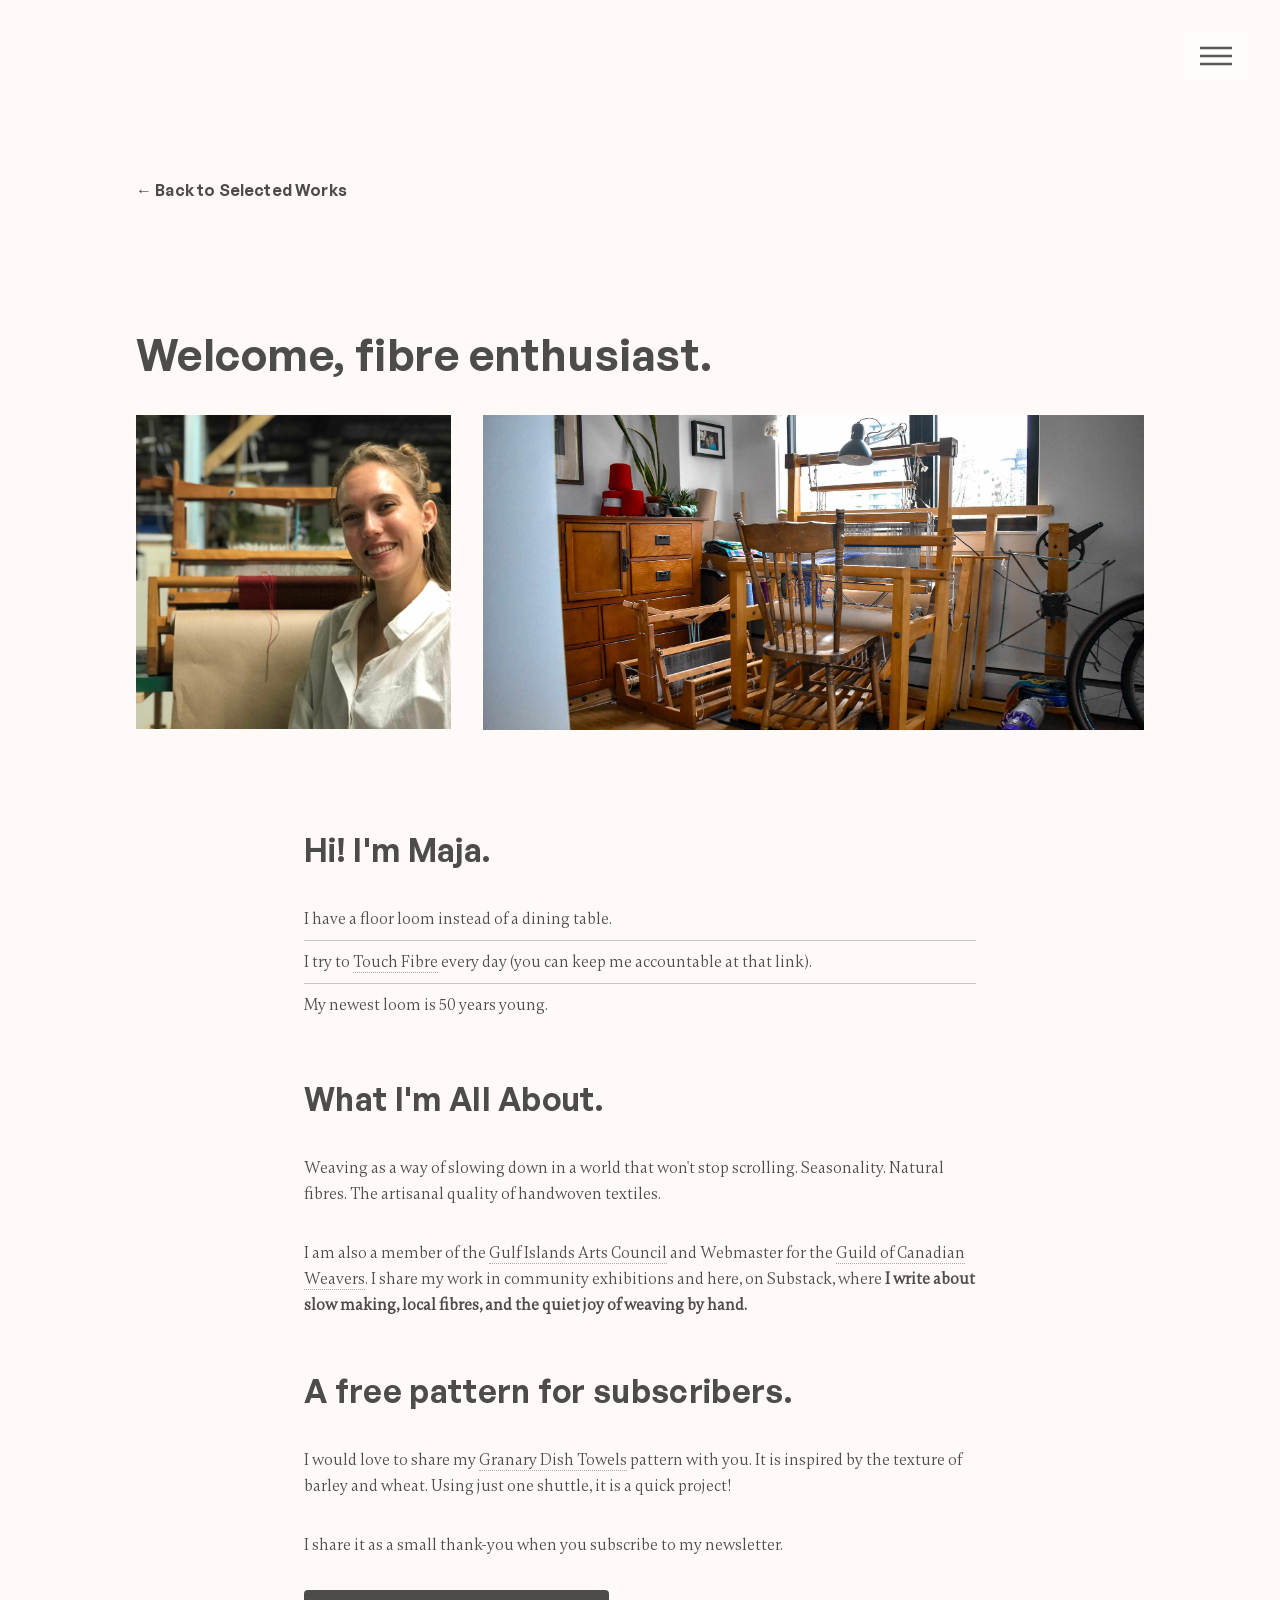
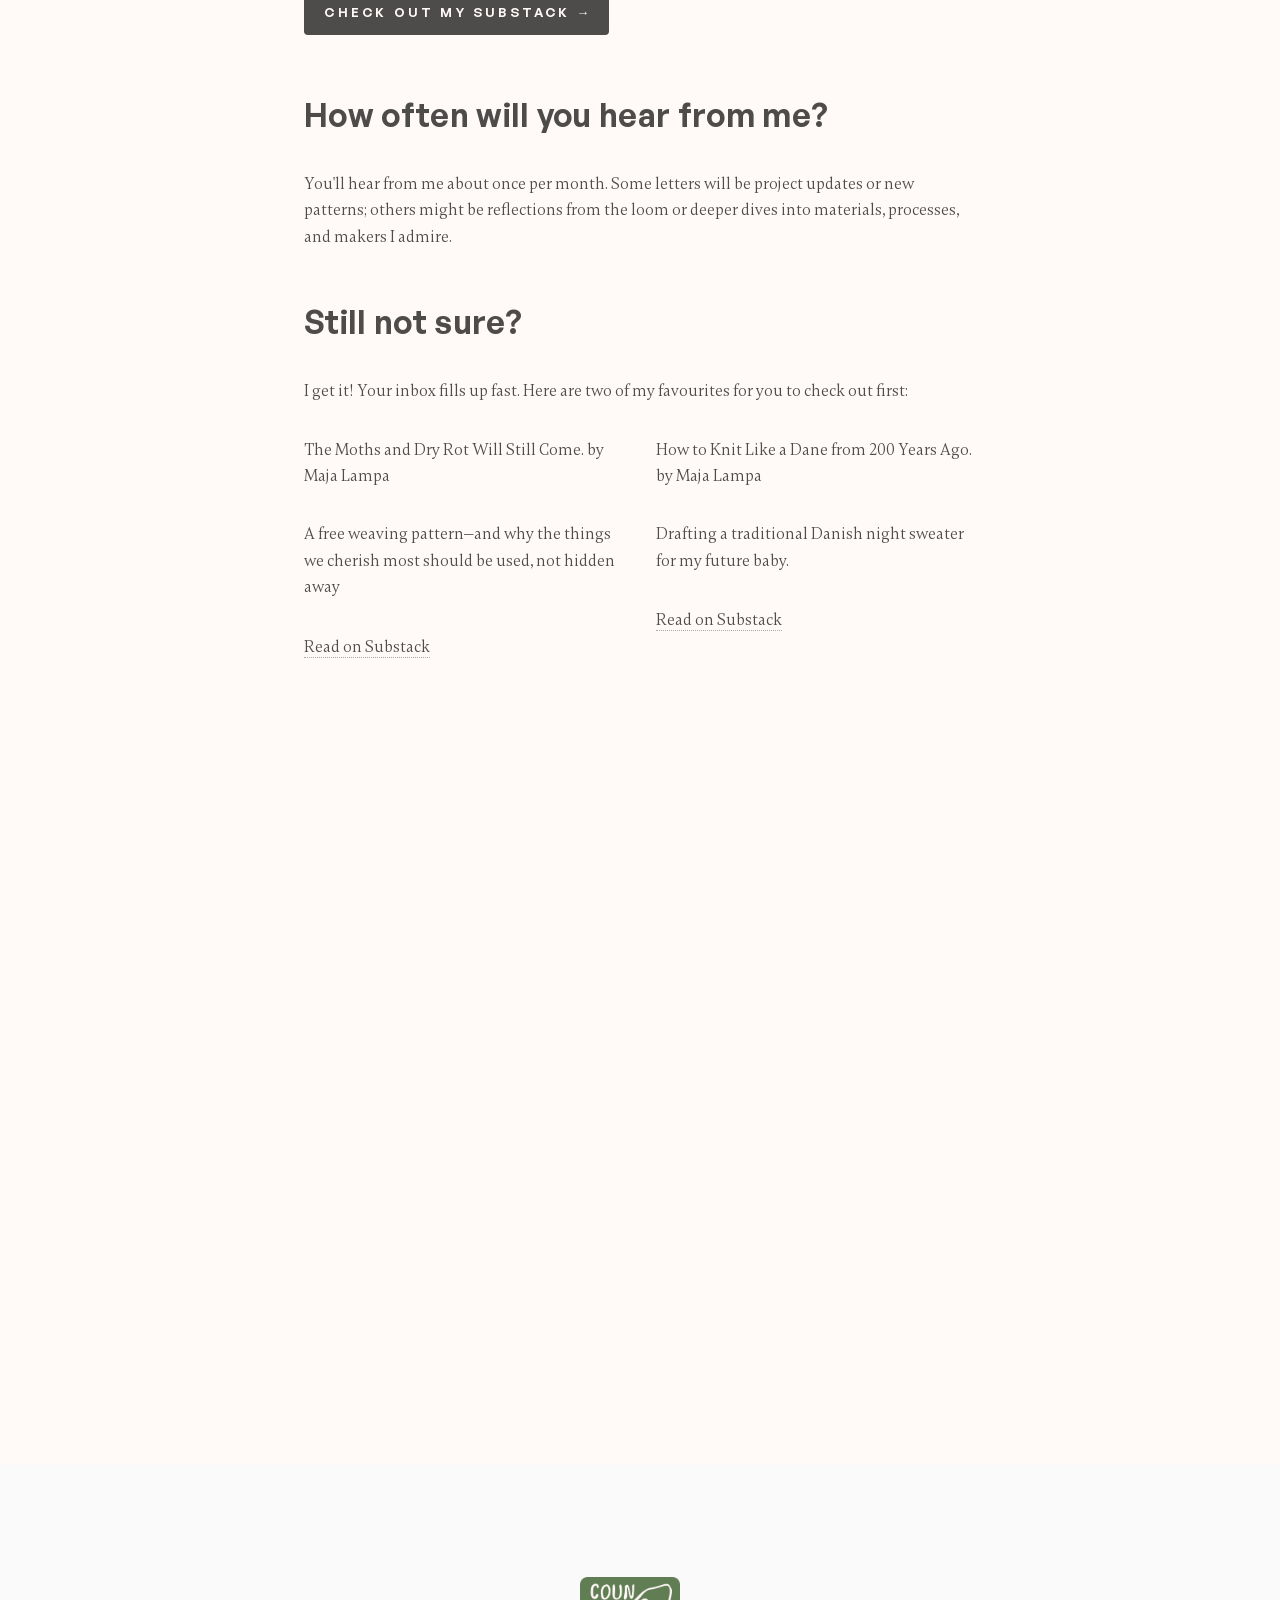
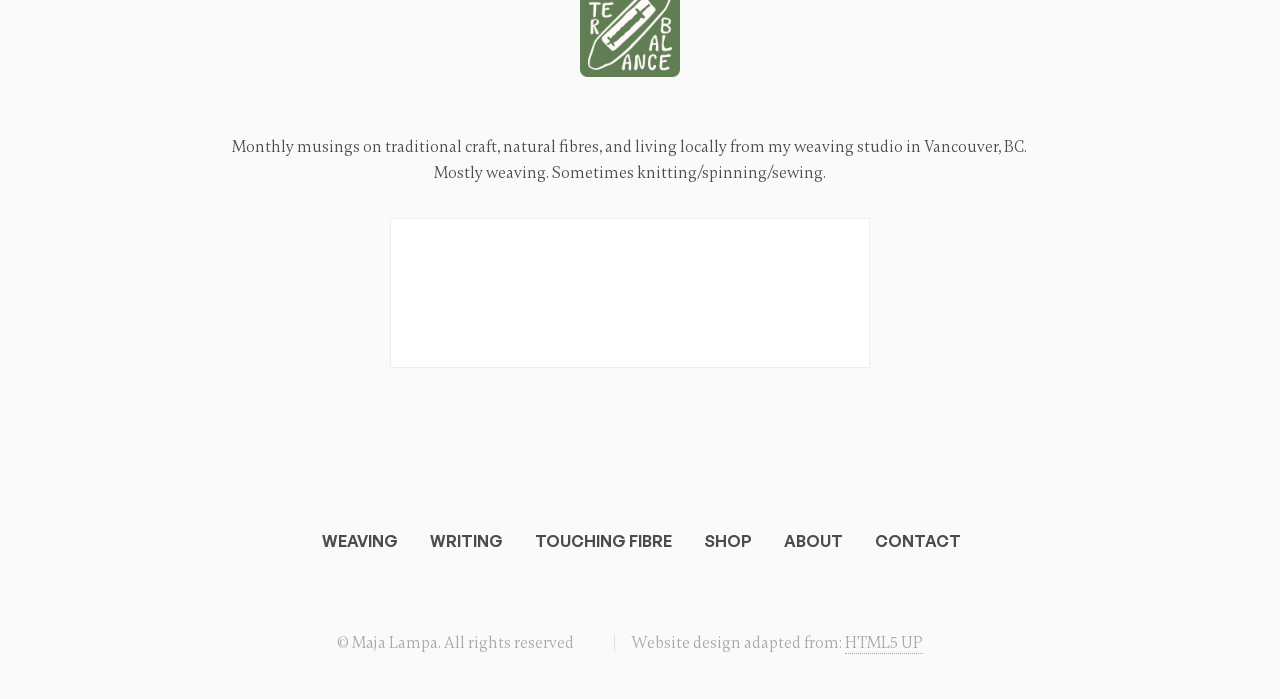
==== about.html @ 4bde98b3 "Uploading Local Files" ====
<!DOCTYPE HTML>
<!--
	Template by Phantom by HTML5 UP
	html5up.net | @ajlkn
	Adapted for commercial use under the CCA 3.0 license (html5up.net/license)
-->
<html>
	<head>
		<title>Maja Lampa - About</title>
		<link rel="icon" type="image/x-icon" href="images/Icons/Round Logo Green w White Icon No Text.png">
		<meta charset="utf-8" />
		<meta name="viewport" content="width=device-width, initial-scale=1, user-scalable=no" />
		<link rel="stylesheet" href="assets/css/main.css" />
		<link rel="stylesheet" href="assets/css/custom.css">
		<noscript><link rel="stylesheet" href="assets/css/noscript.css" /></noscript>
	</head>
	<body class="is-preload">
		<!-- Wrapper -->
			<div id="wrapper">

				<!-- Header -->
					<header id="header">
						<div class="inner">

							<!-- Logo -->
								<a href="index.html" class="logo">
									<!-- <span class="symbol"><img src="images/logo.png" alt="" /></span> -->
									<span class="title">← Back to Selected Works</span>
								</a>

							<!-- Nav -->
								<nav>
									<ul>
										<li><a href="#menu">Menu</a></li>
									</ul>
								</nav>

						</div>
					</header>

				<!-- Menu -->
					<nav id="menu">
						<h2>Menu</h2>
						<ul>
							<li><a href="index.html">WEAVING</a></li>
							<li><a href="https://majalampaweaving.substack.com/" target="_blank">WRITING</a></li>
							<li><a href="https://doevery.day/MajaLampaWeaving">TOUCHING FIBRE</a></li>
							<li><a href="https://majalampaweaving.etsy.com" target="_blank">Shop</a></li>
							<li><a href="about.html">About</a></li>
							<li><a href="https://letterbird.co/majalampaweaving" target="_blank">Contact</a></li>
						</ul>
					</nav>

				<!-- Main --> 
					<div id="main">
						<div class="inner">
							<section>
								<h1>Welcome, fibre enthusiast.</h1>
							</section>
							<div class="row gtr-uniform">
								<div class="col-4"><span class="image fit"><img src="images/Square/Portrait.jpg" alt="" /></span></div>
								<div class="col-8"><span class="image fit"><img src="images/Square/Studio.jpg" alt="" /></span></div>
							</div>
							<section class="text-width">
								<h3>Hi! I'm Maja.</h3>
								<ul class="alt">
									<li>I have a floor loom instead of a dining table.</li>
									<li>I try to <a href="https://doevery.day/MajaLampaWeaving" target="_blank">Touch Fibre</a> every day (you can keep me accountable at that link).</li>
									<li>My newest loom is 50 years young.</li>
								</ul>
							</section>
							<section class="text-width">
								<h3>What I'm All About.</h3>
								<p>Weaving as a way of slowing down in a world that won't stop scrolling. Seasonality. Natural fibres. The artisanal quality of handwoven textiles.</p>
								<p>I am also a member of the <a href="https://www.artsontheislands.org/" target="_blank">Gulf Islands Arts Council</a> and Webmaster for the <a href="https://thegcw.ca/" target="_blank">Guild of Canadian Weavers</a>. I share my work in community exhibitions and here, on Substack, where <strong>I write about slow making, local fibres, and the quiet joy of weaving by hand.</strong></p>
							</section>
							<section class="text-width">
								<h3>A free pattern for subscribers.</h3>
								<p>I would love to share my <a href="Granary.html" target="_blank">Granary Dish Towels</a> pattern with you. It is inspired by the texture of barley and wheat. Using just one shuttle, it is a quick project!</p>
								<p>I share it as a small thank-you when you subscribe to my newsletter.</p>
								<ul class="actions">
									<li><a href="https://majalampaweaving.substack.com/subscribe" class="button primary" target="_blank">Check out my Substack →</a></li>
								</ul>
								<h3>How often will you hear from me?</h3>
								<p>You'll hear from me about once per month. Some letters will be project updates or new patterns; others might be reflections from the loom or deeper dives into materials, processes, and makers I admire.</p>
								<h3>Still not sure?</h3>
								<p>I get it! Your inbox fills up fast. Here are two of my favourites for you to check out first:</p>
								<div class="column">
									<div class="substack-post-embed"><p lang="en">The Moths and Dry Rot Will Still Come. by Maja Lampa</p><p>A free weaving pattern—and why the things we cherish most should be used, not hidden away</p><a data-post-link href="https://majalampaweaving.substack.com/p/the-moths-and-dry-rot-will-still">Read on Substack</a></div><script async src="https://substack.com/embedjs/embed.js" charset="utf-8"></script>
									<div class="substack-post-embed"><p lang="en">How to Knit Like a Dane from 200 Years Ago.  by Maja Lampa</p><p>Drafting a traditional Danish night sweater for my future baby. </p><a data-post-link href="https://majalampaweaving.substack.com/p/how-to-knit-like-a-dane-from-200">Read on Substack</a></div><script async src="https://substack.com/embedjs/embed.js" charset="utf-8"></script>
								</div>
							</section>
					</div>

				<!-- Footer -->
					<footer id="footer">
						<div class="inner">
							<section class="footer-subscribe">
								<span class="image">
									<img src="images/Icons/Counterbalance Logo Green w White Text.png" alt="" width="100" />
								</span>
								<p>Monthly musings on traditional craft, natural fibres, and living locally from my weaving studio in Vancouver, BC. Mostly weaving. Sometimes knitting/spinning/sewing.</p>
								<iframe src="https://majalampaweaving.substack.com/embed" width="480" height="150" style="border:1px solid #EEE; background:white;" frameborder="0" scrolling="no"></iframe>
								<nav class="footer-nav" aria-label="Footer">
								<ul>
									<li><a href="index.html">WEAVING</a></li>
									<li><a href="https://majalampaweaving.substack.com/" target="_blank">WRITING</a></li>
									<li><a href="https://doevery.day/MajaLampaWeaving" target="_blank">TOUCHING FIBRE</a></li>
									<li><a href="https://majalampaweaving.etsy.com" target="_blank">SHOP</a></li>
									<li><a href="about.html">ABOUT</a></li>
									<li><a href="https://letterbird.co/majalampaweaving" target="_blank">CONTACT</a></li>
								</ul>
							</nav>
							<ul class="copyright">
								<li>&copy; Maja Lampa. All rights reserved</li>
								<li>Website design adapted from: <a href="http://html5up.net">HTML5 UP</a></li>
							</ul>
						</div>
					</footer>
			</div>

		<!-- Scripts -->
			<script src="assets/js/jquery.min.js"></script>
			<script src="assets/js/browser.min.js"></script>
			<script src="assets/js/breakpoints.min.js"></script>
			<script src="assets/js/util.js"></script>
			<script src="assets/js/main.js"></script>

	</body>
</html>
---- assets/css/custom.css ----
/* ========================================================================== */
/* custom.css — Maja Lampa Weaving */											
/* Purpose: page-specific layout, galleries, type tweaks, buttons, and footer */
/* Notes: designed to layer over HTML5 UP "Phantom" main.css cleanly */
/* ========================================================================== */


/* ========== 0) TYPOGRAPHY BASE (fonts + global type) ========================= */

/* Self-hosted font imports */
@font-face {
	font-family: 'General Sans';
	src: url('../webfonts/GeneralSans-Semibold.woff2') format('woff2'),
		 url('../webfonts/GeneralSans-Semibold.woff') format('woff');
	font-weight: 600;
	font-style: normal;
	font-display: swap;
}

@font-face {
	font-family: 'Gambetta';
	src: url('../webfonts/Gambetta-Regular.woff2') format('woff2'),
		 url('../webfonts/Gambetta-Regular.woff') format('woff');
	font-weight: 400;
	font-style: normal;
	font-display: swap;
}

@font-face {
	font-family: 'Maja Lampa';
	src: url('../webfonts/majalampaweaving-regular-webfont.woff2') format('woff2'),
		 url('../webfonts/majalampaweaving-regular-webfont.woff') format('woff');
	font-weight: 400;
	font-style: normal;
	font-display: swap;
}

/* Font variables for easy global use */
:root {
	--font-display: 'General Sans', sans-serif;
	--font-body: 'Gambetta', serif;
}

/* Global font assignments */
body,
input,
select,
textarea {
	font-family: var(--font-body);
	font-weight: 400;
}

h1, h2, h3, h4, h5, h6,
header h1, header h2,
.subtitle, .title {
	font-family: var(--font-display);
	font-weight: 600;
	letter-spacing: 0.01em;
	text-transform: none;
	margin-bottom: 2rem;
	margin-top: 3rem;
}

p {
	margin-top: 0;
	margin-bottom: 3 rem;
}

img {
	margin-bottom: 3rem;
}

/* Center home hero title */
.home-hero-title {
	text-align: center;
	margin-bottom: 10rem;
}

/* === Buttons and navigation should use sans-serif === */
button,
.button,
input[type="submit"],
input[type="button"],
nav,
ul.actions a {
	font-family: var(--font-display);	/* force General Sans */
	font-weight: 600;					/* match other UI elements */
}

/* === Button typography overrides === */
button,
.button,
input[type="submit"],
input[type="button"],
ul.actions a {
	font-family: var(--font-display);	/* use General Sans */
	letter-spacing: 0.25em;				/* override wide spacing from main.css */
}


/* ========== 1) SPLIT LAYOUT (project pages) ================================= */

/* Grid wrapper for the two-pane layout (left media, right details) */
.split {																			/* start .split rules */
	display: grid;																	/* establish grid formatting context */
	grid-template-columns: 0.6fr 0.4fr;												/* define 60/40 column split */
	gap: 2em;																		/* spacing between columns */
	min-height: 100vh;																/* ensure at least viewport height */
}																					/* end .split */

/* Prevent overflow from long children inside the grid cells */
.split > * {																		/* target direct children */
	min-width: 0;																	/* allow flex/grid children to shrink without overflow */
}																					/* end child rule */


/* ========== 2) LEFT COLUMN: MASONRY / MEDIA ================================= */

/* Create a lightweight Masonry effect via CSS columns */
.split .left {																		/* start left column */
	column-width: 260px;																/* suggest base column width for auto-fit columns */
	column-gap: 1em;																	/* horizontal gutter between columns */
}																					/* end left column */

/* Keep each media block intact inside a column */
.split .left .image.fit {															/* media wrappers */
	break-inside: avoid;																/* avoid breaking items across columns */
	-webkit-column-break-inside: avoid;												/* vendor prefix for WebKit */
	-moz-column-break-inside: avoid;													/* vendor prefix for Firefox */
	margin: 0 0 1em;																	/* vertical spacing between stacked items */
}																					/* end media wrapper rule */

/* Make videos behave like responsive images inside the grid */
.split .left .image.fit video {														/* video elements */
	display: block;																	/* remove inline whitespace gaps */
	width: 100%;																		/* scale to container width */
	height: auto;																		/* preserve aspect ratio */
}																					/* end video rule */

/* ========== 3) RIGHT COLUMN: STICKY DETAILS ================================= */

/* Keep the details panel in view while scrolling the media column */
.split .right {																		/* start right column */
	position: sticky;																	/* enable sticky positioning relative to viewport */
	top: 2rem;																		/* space from top edge when stuck */
	align-self: start;																/* begin sticking at start of grid area */
}																					/* end right column */

/* ============ Stack masonry grid vertically on narrow viewports ============*/
@media screen and (max-width: 736px) {												/* small-phone breakpoint */
	.split {																		
		display: flex;
		flex-direction: column;																																	/* ensure at least viewport height */
	}

	.scroll-container {
		display: flex;
		overflow-x: auto;
	}

	.scroll-container .image.fit {
		flex: 0 0 85%;
		aspect-ratio: 1 / 1;
		overflow: hidden;
	}

	.scroll-container .image.fit img {
		width: 100%;
		height: 100%;
		object-fit: cover;
	}

}

/* ========== 5) TYPE & INLINE IMAGE TWEAKS =================================== */

/* Normalize body-scale for paragraphs, list items, and subtitles */
p,																					/* paragraphs */
li,																					/* list items */
.subtitle {																			/* custom subtitle class */
	font-size: 1rem;																	/* set consistent body text size */
	line-height: 1.65;																/* comfortable reading line height */
}																					/* end base text sizing */

/* Keep form control text aligned with body scale */
input,																				/* single-line inputs */
select,																				/* select dropdowns */
textarea {																			/* multi-line inputs */
	font-size: 1rem;																	/* match body text size */
}																					/* end form control sizing */

/* Give subtitles a subtle emphasis */
.subtitle {																			/* subtitle block */
	font-style: italic;																/* apply italics for tone contrast */
}																					/* end subtitle style */

/* Prevent floated images from colliding with headings below */
#main .inner section h2,															/* H2 in content area */
#main .inner section h3 {															/* H3 in content area */
	clear: both;																	/* clear floats from left/right images */
}																					/* end heading clear */

/* Size inline left/right floats relative to text column */
.image.left,																		/* floated-left image wrapper */
.image.right {																		/* floated-right image wrapper */
	width: clamp(200px, 25%, 260px);												/* fluid width with min/max bounds */
}																					/* end float wrappers */

/* Make floated image contents fill their wrapper cleanly */
.image.left img,																	/* image inside left float */
.image.right img {																	/* image inside right float */
	width: 100%;																		/* fill wrapper width */
	height: auto;																		/* maintain aspect ratio */
	display: block;																	/* remove inline baseline gap */
}																					/* end floated image rules */


/* ========== 6) BUTTON GROUP (right column actions) ========================== */

/* Layout for the block with “Sold Out / Free Pattern / Read…” */
.button-group {																		/* wrapper element */
	display: flex;																	/* use flexbox layout */
	flex-direction: column;															/* stack children vertically */
	align-items: flex-start;														/* left-align items for clean rag */
	gap: 1.2em;																		/* space between rows */
	margin-bottom: 2em;																/* add gap after button group */
}																					/* end .button-group */

/* Horizontal layout for the actions row itself */
.button-group .actions {															/* ul.actions inside group */
	display: flex;																	/* arrange items in a row */
	gap: 1em;																		/* spacing between buttons */
	margin: 0;																		/* remove default list margin */
	padding: 0;																		/* remove default list padding */
	list-style: none;																/* remove bullets */
}																					/* end actions row */

/* Remove theme’s left padding that causes indents on li */
.button-group .actions li {															/* list items in actions */
	padding-left: 0;																	/* cancel theme padding */
	margin-left: 0;																	/* ensure no residual margin */
}																					/* end li reset */

/* Stack .actions buttons vertically on narrow viewports */
@media screen and (max-width: 736px) {												/* small-phone breakpoint */
	ul.actions:not(.fixed) {														/* any actions list not fixed */
		flex-direction: column;														/* stack buttons vertically */
		margin-left: 0;																/* remove theme negative margin */
		width: 100%;																	/* let group fill container */
	}																				/* end stacked actions */
}																					/* end breakpoint 736px */


/* ========== 7) FOOTER LAYOUT & LINKS ======================================== */

/* Convert footer inner wrapper to a tidy vertical stack */
#footer > .inner {																	/* inner container of footer */
	display: flex;																	/* enable flex layout */
	flex-direction: column;															/* stack children vertically */
	align-items: center;															/* center items horizontally */
	text-align: center;																/* center text for symmetry */
}																					/* end footer inner */

/* Space between content and footer */
#footer {
	margin-top: clamp(8rem, 8vw, 8rem);
}	

/* Give the Substack iframe breathing room before the footer nav */
#footer .footer-subscribe iframe {
	display: block;             /* prevents inline weirdness */
	margin: 0 auto 10rem auto; /* centers + adds space underneath */
}

/* Space between nav and copyright */
#footer .footer-nav {																/* nav list container */
	margin-top: 5 rem;
	margin-bottom: 5rem;															/* medium gap before copyright */
}																					/* end nav spacing */

/* Shared layout for footer nav list and copyright line */
#footer .footer-nav ul,																/* unordered nav list */
#footer .copyright {																/* copyright list */
	display: flex;																	/* arrange items in a row */
	flex-wrap: wrap;																/* wrap onto new lines on small screens */
	justify-content: center;														/* center the row of links */
	gap: 1rem 1.5rem;																/* row/column spacing between items */
	list-style: none;																/* remove bullets from lists */
}																					/* end shared list layout */

/* Make footer links look like your minimal brand, not underlined */
#footer .footer-nav a {																/* links inside footer nav */
	text-decoration: none;															/* remove default underline */
	border: none;																	/* remove Phantom dotted border effect */
}																					/* end footer link style */


/* ========== 8) HOMEPAGE TILES (overlay + hover reveal) ====================== */

/* Remove the coloured and “X” overlays from the original theme */
.tiles article > .image:after {														/* diagonal X overlay */
	content: none !important;														/* remove pseudo-elements entirely */
	background: none !important;													/* clear any background or tint */
}																					/* end overlay removal */

/* Dark grey overlay on hover (uses :before) */
.tiles article > .image:before {
	content: '' !important;
	position: absolute;
	top: 0; left: 0;
	width: 100%; height: 100%;
	background: #617D54 !important;
	opacity: 0;
	transition: opacity 0.2s ease;
	pointer-events: none;
	z-index: 2;
}

.tiles article:hover > .image:before {
	opacity: 1;
}

/* Make homepage tiles square */
.tiles article > .image {
	aspect-ratio: 1 / 1;
	overflow: hidden;
}

/* Crop images to fill the square */
.tiles article > .image img {
	width: 100%;
	height: 100%;
	object-fit: cover;
	display: block;
}

/* Hide tile titles until hover (match Phantom behaviour) */
.tiles article h2 {
	opacity: 0;
}

/* Reveal title on hover */
.tiles article:hover h2 {
	opacity: 1;
}

.tiles article h2 {
	opacity: 0;
	transition: opacity 0.25s ease;
}

.tiles article:hover h2 {
	opacity: 1;
}



/* Image spans full width of .inner */
.image.full img {
	width: 100%;
	height: auto;
	display: block;
}

/* ======= change full page text width ========= */

.text-width {
	max-width: 42rem;
	margin-left: auto;
	margin-right: auto;
}

/* ========== 1) 50 / 50 COLUMN LAYOUT ================================= */

/* Grid wrapper for the two-pane layout (left media, right details) */
.column {																			/* start .split rules */
	display: grid;																	/* establish grid formatting context */
	grid-template-columns: 0.5fr 0.5fr;												/* define 60/40 column split */
	gap: 2em;																		/* spacing between columns */
	min-height: 100vh;																/* ensure at least viewport height */
}																					/* end .split */																			/* end child rule */


/* ============ Stack column grid vertically on narrow viewports ============*/
@media screen and (max-width: 736px) {												/* small-phone breakpoint */
	.column {																		
		display: flex;
		flex-direction: column;																																	/* ensure at least viewport height */
	}

}
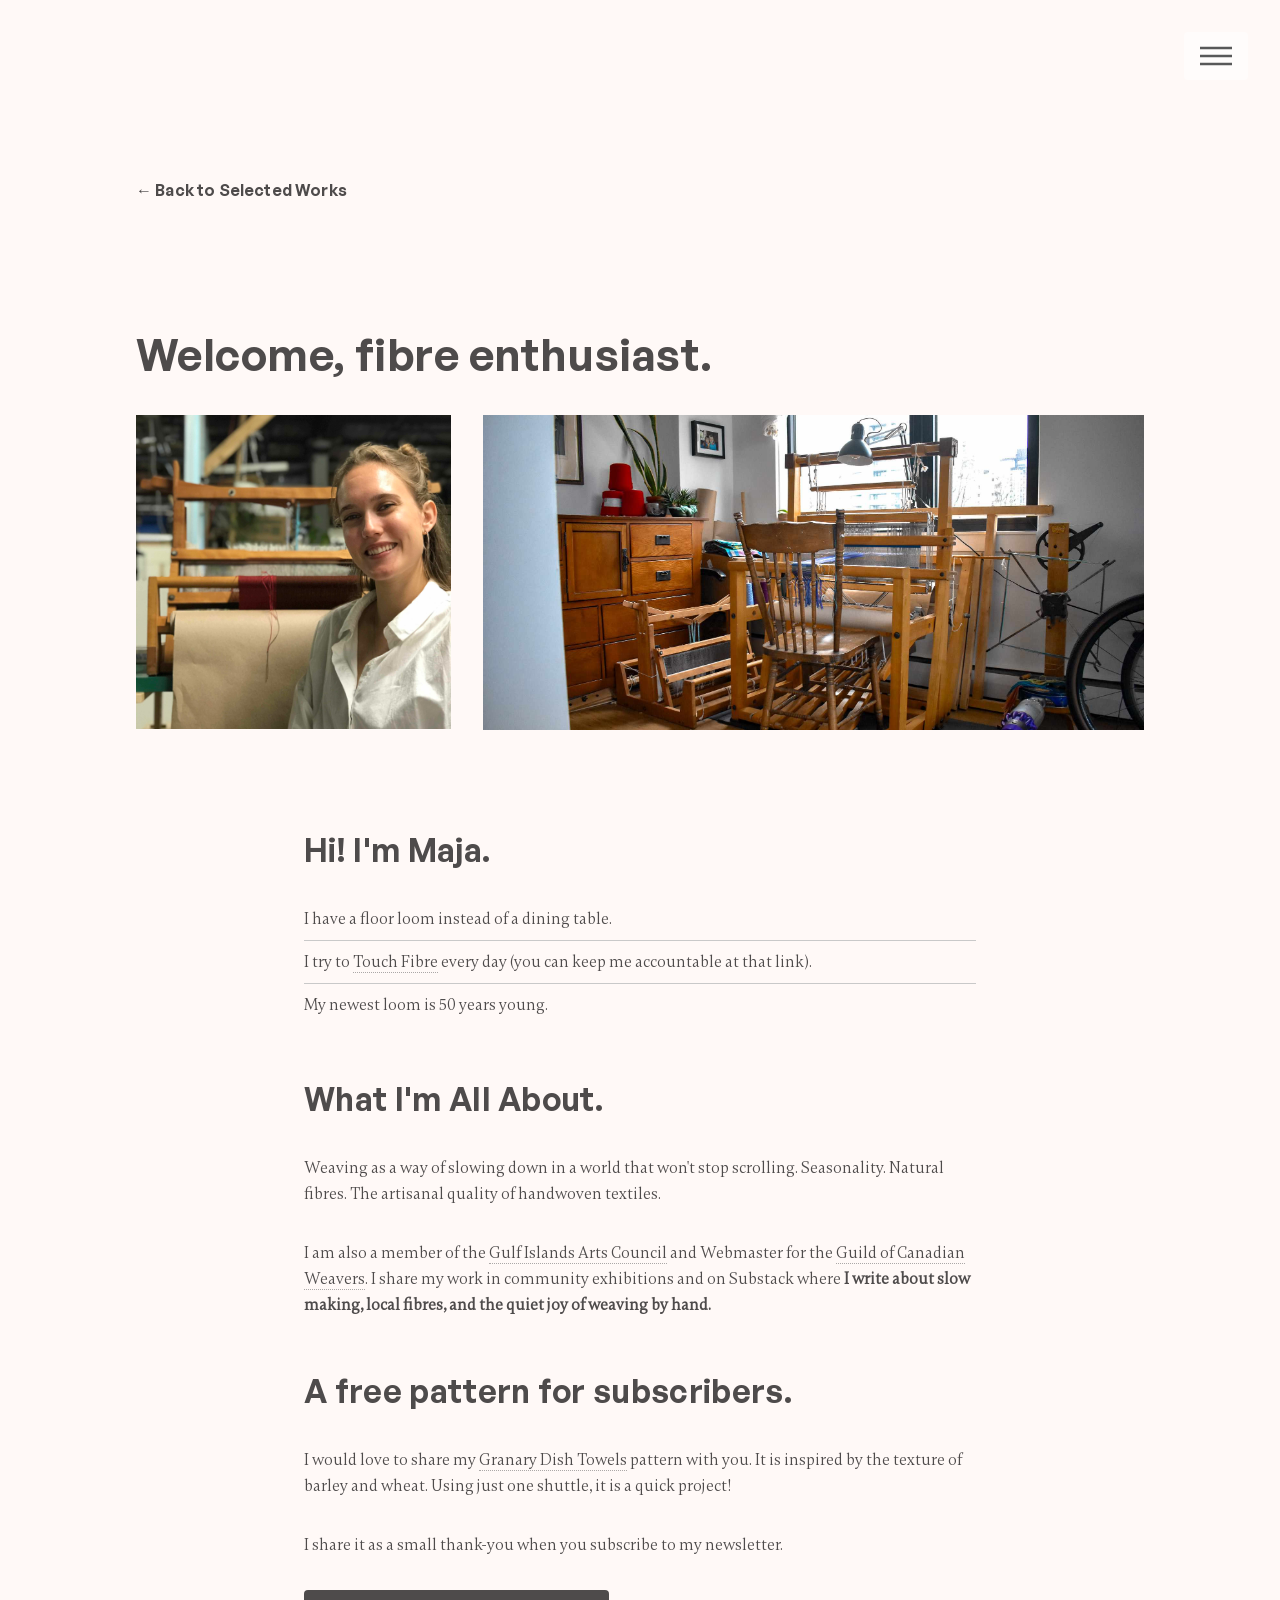
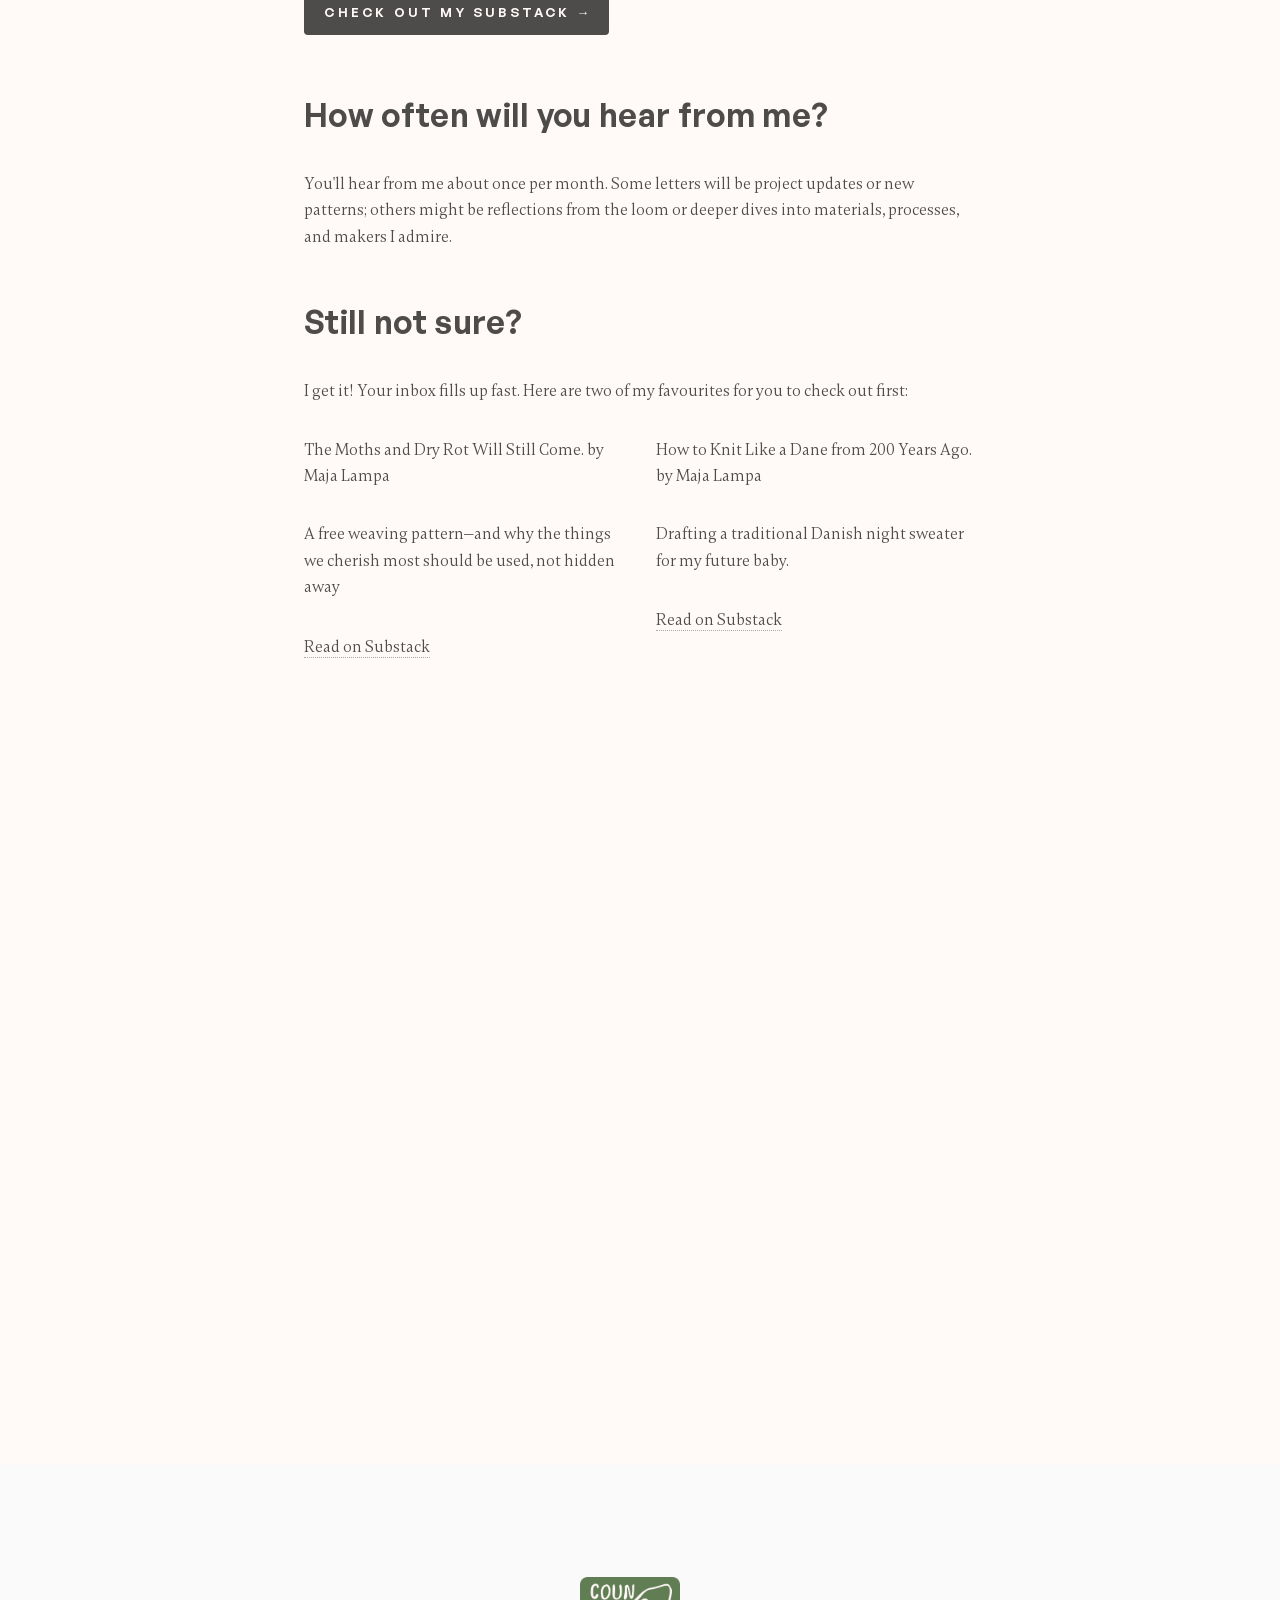
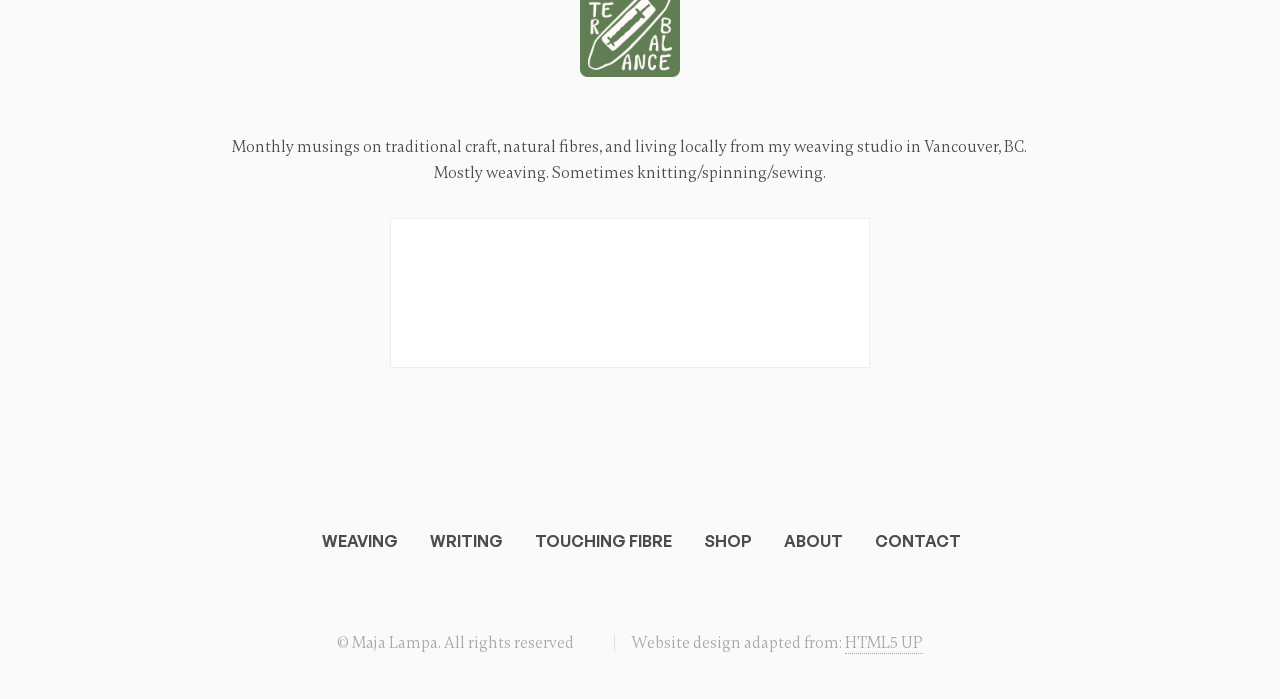
==== commit 1760ad20: "Update about.html" ====
--- a/about.html
+++ b/about.html
@@ -72,7 +72,7 @@
 							<section class="text-width">
 								<h3>What I'm All About.</h3>
 								<p>Weaving as a way of slowing down in a world that won't stop scrolling. Seasonality. Natural fibres. The artisanal quality of handwoven textiles.</p>
-								<p>I am also a member of the <a href="https://www.artsontheislands.org/" target="_blank">Gulf Islands Arts Council</a> and Webmaster for the <a href="https://thegcw.ca/" target="_blank">Guild of Canadian Weavers</a>. I share my work in community exhibitions and here, on Substack, where <strong>I write about slow making, local fibres, and the quiet joy of weaving by hand.</strong></p>
+								<p>I am also a member of the <a href="https://www.artsontheislands.org/" target="_blank">Gulf Islands Arts Council</a> and Webmaster for the <a href="https://thegcw.ca/" target="_blank">Guild of Canadian Weavers</a>. I share my work in community exhibitions and on Substack where <strong>I write about slow making, local fibres, and the quiet joy of weaving by hand.</strong></p>
 							</section>
 							<section class="text-width">
 								<h3>A free pattern for subscribers.</h3>
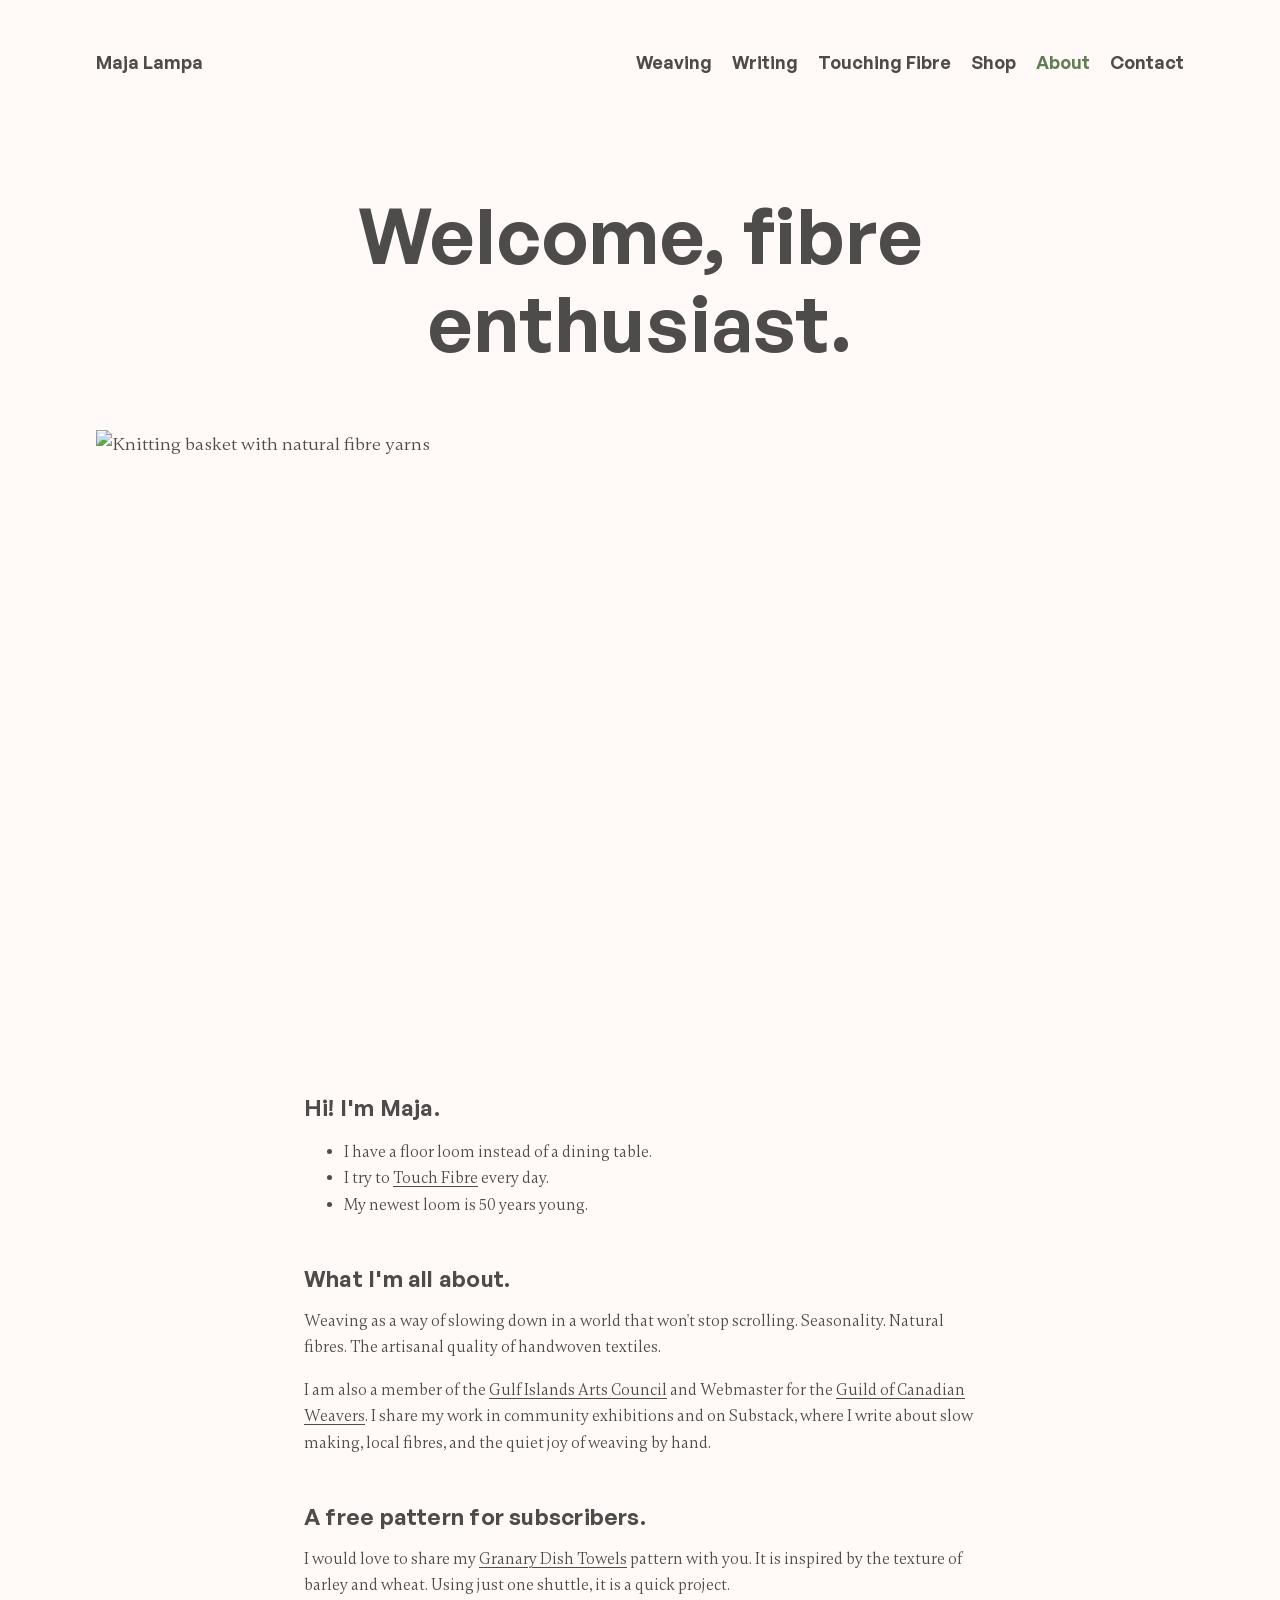
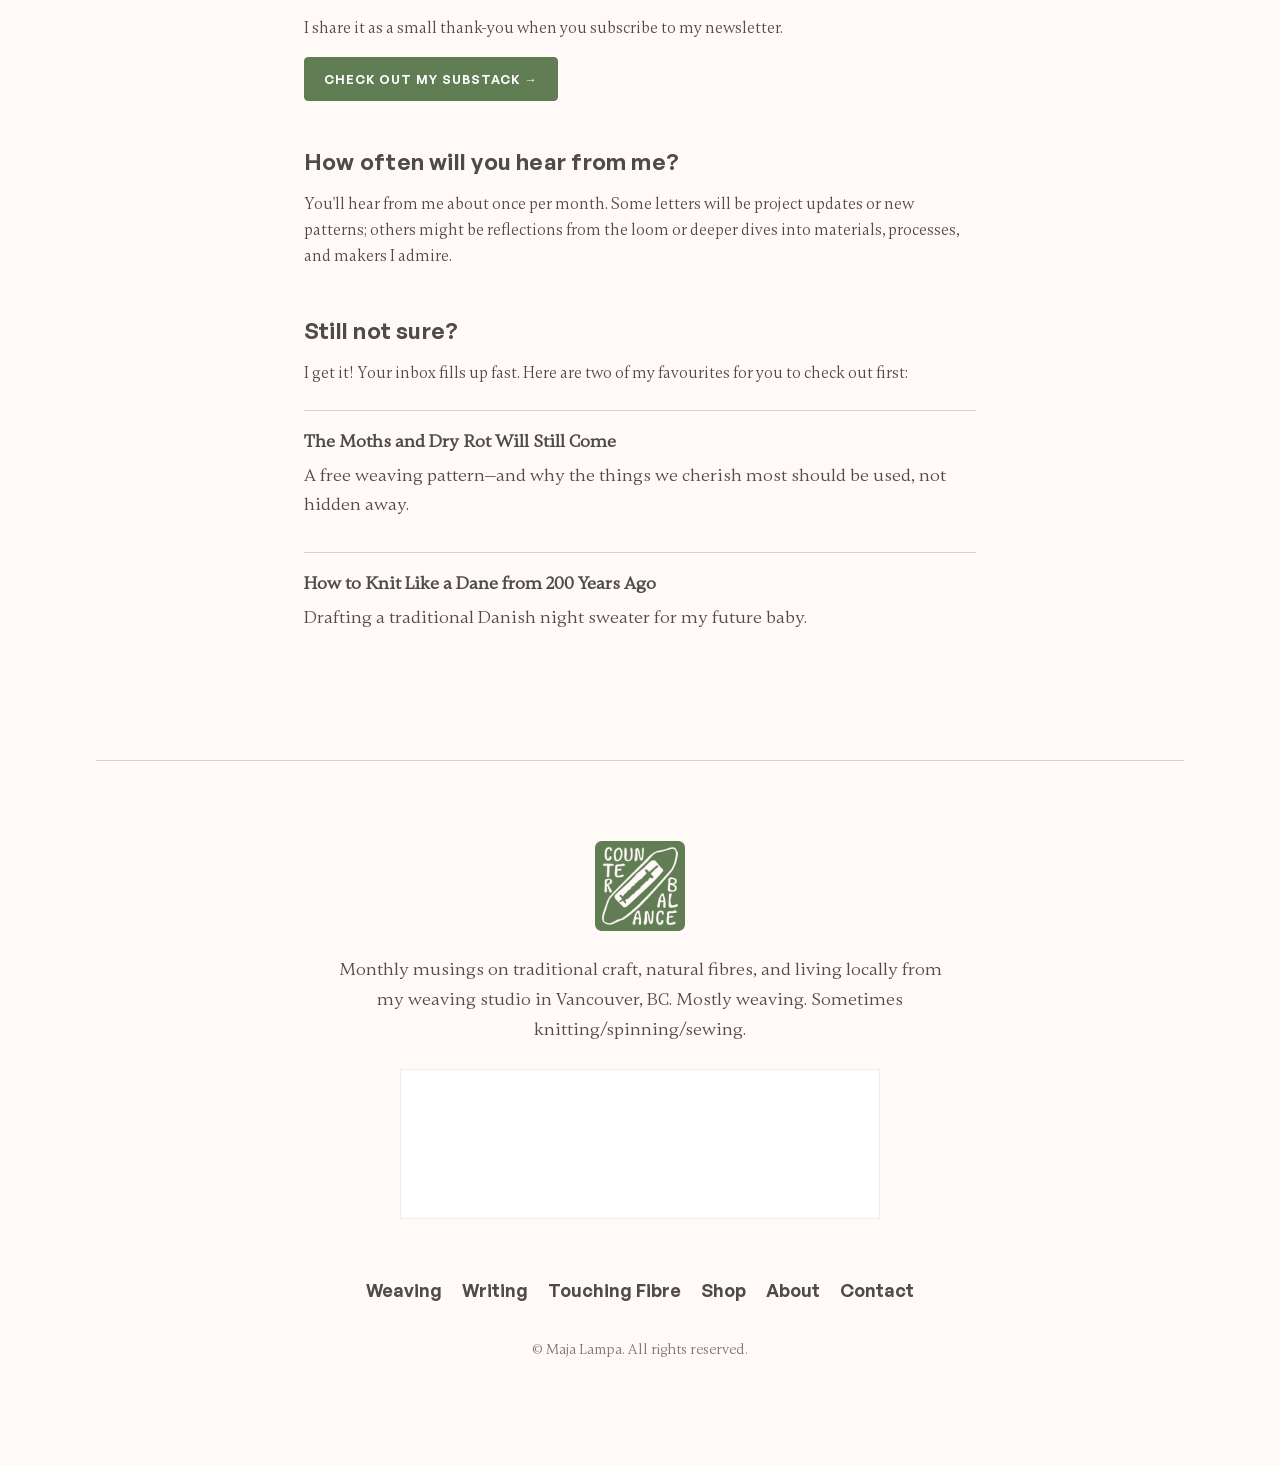
==== commit a79bf96b: "Website Redesign" ====
--- a/about.html
+++ b/about.html
@@ -1,130 +1,116 @@
-<!DOCTYPE HTML>
-<!--
-	Template by Phantom by HTML5 UP
-	html5up.net | @ajlkn
-	Adapted for commercial use under the CCA 3.0 license (html5up.net/license)
--->
-<html>
-	<head>
-		<title>Maja Lampa - About</title>
-		<link rel="icon" type="image/x-icon" href="images/Icons/Round Logo Green w White Icon No Text.png">
-		<meta charset="utf-8" />
-		<meta name="viewport" content="width=device-width, initial-scale=1, user-scalable=no" />
-		<link rel="stylesheet" href="assets/css/main.css" />
-		<link rel="stylesheet" href="assets/css/custom.css">
-		<noscript><link rel="stylesheet" href="assets/css/noscript.css" /></noscript>
-	</head>
-	<body class="is-preload">
-		<!-- Wrapper -->
-			<div id="wrapper">
+<!doctype html>
+<html lang="en">
+<head>
+  <meta charset="utf-8">
+  <meta name="viewport" content="width=device-width, initial-scale=1">
+  <title>Maja Lampa — About</title>
+  <link rel="icon" type="image/x-icon" href="images/Icons/Round Logo Green w White Icon No Text.png">
+  <link rel="stylesheet" href="style.css">
+  <link rel="stylesheet" href="buttons.css">
+</head>
 
-				<!-- Header -->
-					<header id="header">
-						<div class="inner">
+<body>
+	<header class="site-header">
+	<a class="site-title" href="index.html">Maja Lampa</a>
 
-							<!-- Logo -->
-								<a href="index.html" class="logo">
-									<!-- <span class="symbol"><img src="images/logo.png" alt="" /></span> -->
-									<span class="title">← Back to Selected Works</span>
-								</a>
+	<nav class="site-nav" aria-label="Main navigation">
+		<a href="index.html">Weaving</a>
+		<a href="https://majalampaweaving.substack.com/" target="_blank" rel="noopener">Writing</a>
+		<a class="desktop-only" href="https://doevery.day/MajaLampaWeaving" target="_blank" rel="noopener">Touching Fibre</a>
+		<a href="https://majalampaweaving.etsy.com" target="_blank" rel="noopener">Shop</a>
+    <a class="desktop-only active" href="about.html">About</a>
+		<a class="desktop-only" href="https://letterbird.co/majalampaweaving" target="_blank" rel="noopener">Contact</a>
 
-							<!-- Nav -->
-								<nav>
-									<ul>
-										<li><a href="#menu">Menu</a></li>
-									</ul>
-								</nav>
+		<a class="mobile-only active" href="about.html">About Maja Lampa</a>
+	</nav>
+	</header>
 
-						</div>
-					</header>
+  <main>
+    <section class="page-hero">
+      <h1>Welcome, fibre enthusiast.</h1>
+    </section>
 
-				<!-- Menu -->
-					<nav id="menu">
-						<h2>Menu</h2>
-						<ul>
-							<li><a href="index.html">WEAVING</a></li>
-							<li><a href="https://majalampaweaving.substack.com/" target="_blank">WRITING</a></li>
-							<li><a href="https://doevery.day/MajaLampaWeaving">TOUCHING FIBRE</a></li>
-							<li><a href="https://majalampaweaving.etsy.com" target="_blank">Shop</a></li>
-							<li><a href="about.html">About</a></li>
-							<li><a href="https://letterbird.co/majalampaweaving" target="_blank">Contact</a></li>
-						</ul>
-					</nav>
+	<section class="about-hero-image">
+	<picture>
+		<source
+		media="(max-width: 800px)"
+		srcset="images/inthesnow.JPEG">
 
-				<!-- Main --> 
-					<div id="main">
-						<div class="inner">
-							<section>
-								<h1>Welcome, fibre enthusiast.</h1>
-							</section>
-							<div class="row gtr-uniform">
-								<div class="col-4"><span class="image fit"><img src="images/Square/Portrait.jpg" alt="" /></span></div>
-								<div class="col-8"><span class="image fit"><img src="images/Square/Studio.jpg" alt="" /></span></div>
-							</div>
-							<section class="text-width">
-								<h3>Hi! I'm Maja.</h3>
-								<ul class="alt">
-									<li>I have a floor loom instead of a dining table.</li>
-									<li>I try to <a href="https://doevery.day/MajaLampaWeaving" target="_blank">Touch Fibre</a> every day (you can keep me accountable at that link).</li>
-									<li>My newest loom is 50 years young.</li>
-								</ul>
-							</section>
-							<section class="text-width">
-								<h3>What I'm All About.</h3>
-								<p>Weaving as a way of slowing down in a world that won't stop scrolling. Seasonality. Natural fibres. The artisanal quality of handwoven textiles.</p>
-								<p>I am also a member of the <a href="https://www.artsontheislands.org/" target="_blank">Gulf Islands Arts Council</a> and Webmaster for the <a href="https://thegcw.ca/" target="_blank">Guild of Canadian Weavers</a>. I share my work in community exhibitions and on Substack where <strong>I write about slow making, local fibres, and the quiet joy of weaving by hand.</strong></p>
-							</section>
-							<section class="text-width">
-								<h3>A free pattern for subscribers.</h3>
-								<p>I would love to share my <a href="Granary.html" target="_blank">Granary Dish Towels</a> pattern with you. It is inspired by the texture of barley and wheat. Using just one shuttle, it is a quick project!</p>
-								<p>I share it as a small thank-you when you subscribe to my newsletter.</p>
-								<ul class="actions">
-									<li><a href="https://majalampaweaving.substack.com/subscribe" class="button primary" target="_blank">Check out my Substack →</a></li>
-								</ul>
-								<h3>How often will you hear from me?</h3>
-								<p>You'll hear from me about once per month. Some letters will be project updates or new patterns; others might be reflections from the loom or deeper dives into materials, processes, and makers I admire.</p>
-								<h3>Still not sure?</h3>
-								<p>I get it! Your inbox fills up fast. Here are two of my favourites for you to check out first:</p>
-								<div class="column">
-									<div class="substack-post-embed"><p lang="en">The Moths and Dry Rot Will Still Come. by Maja Lampa</p><p>A free weaving pattern—and why the things we cherish most should be used, not hidden away</p><a data-post-link href="https://majalampaweaving.substack.com/p/the-moths-and-dry-rot-will-still">Read on Substack</a></div><script async src="https://substack.com/embedjs/embed.js" charset="utf-8"></script>
-									<div class="substack-post-embed"><p lang="en">How to Knit Like a Dane from 200 Years Ago.  by Maja Lampa</p><p>Drafting a traditional Danish night sweater for my future baby. </p><a data-post-link href="https://majalampaweaving.substack.com/p/how-to-knit-like-a-dane-from-200">Read on Substack</a></div><script async src="https://substack.com/embedjs/embed.js" charset="utf-8"></script>
-								</div>
-							</section>
-					</div>
+		<img
+		src="images/Knitting Basket.JPG"
+		alt="Knitting basket with natural fibre yarns">
+	</picture>
+	</section>
 
-				<!-- Footer -->
-					<footer id="footer">
-						<div class="inner">
-							<section class="footer-subscribe">
-								<span class="image">
-									<img src="images/Icons/Counterbalance Logo Green w White Text.png" alt="" width="100" />
-								</span>
-								<p>Monthly musings on traditional craft, natural fibres, and living locally from my weaving studio in Vancouver, BC. Mostly weaving. Sometimes knitting/spinning/sewing.</p>
-								<iframe src="https://majalampaweaving.substack.com/embed" width="480" height="150" style="border:1px solid #EEE; background:white;" frameborder="0" scrolling="no"></iframe>
-								<nav class="footer-nav" aria-label="Footer">
-								<ul>
-									<li><a href="index.html">WEAVING</a></li>
-									<li><a href="https://majalampaweaving.substack.com/" target="_blank">WRITING</a></li>
-									<li><a href="https://doevery.day/MajaLampaWeaving" target="_blank">TOUCHING FIBRE</a></li>
-									<li><a href="https://majalampaweaving.etsy.com" target="_blank">SHOP</a></li>
-									<li><a href="about.html">ABOUT</a></li>
-									<li><a href="https://letterbird.co/majalampaweaving" target="_blank">CONTACT</a></li>
-								</ul>
-							</nav>
-							<ul class="copyright">
-								<li>&copy; Maja Lampa. All rights reserved</li>
-								<li>Website design adapted from: <a href="http://html5up.net">HTML5 UP</a></li>
-							</ul>
-						</div>
-					</footer>
-			</div>
+    <section class="text-page">
+      <h2>Hi! I'm Maja.</h2>
+      <ul>
+        <li>I have a floor loom instead of a dining table.</li>
+        <li>I try to <a href="https://doevery.day/MajaLampaWeaving" target="_blank" rel="noopener">Touch Fibre</a> every day.</li>
+        <li>My newest loom is 50 years young.</li>
+      </ul>
 
-		<!-- Scripts -->
-			<script src="assets/js/jquery.min.js"></script>
-			<script src="assets/js/browser.min.js"></script>
-			<script src="assets/js/breakpoints.min.js"></script>
-			<script src="assets/js/util.js"></script>
-			<script src="assets/js/main.js"></script>
+      <h2>What I'm all about.</h2>
+      <p>Weaving as a way of slowing down in a world that won't stop scrolling. Seasonality. Natural fibres. The artisanal quality of handwoven textiles.</p>
 
-	</body>
+      <p>I am also a member of the <a href="https://www.artsontheislands.org/" target="_blank" rel="noopener">Gulf Islands Arts Council</a> and Webmaster for the <a href="https://thegcw.ca/" target="_blank" rel="noopener">Guild of Canadian Weavers</a>. I share my work in community exhibitions and on Substack, where I write about slow making, local fibres, and the quiet joy of weaving by hand.</p>
+
+      <h2>A free pattern for subscribers.</h2>
+      <p>I would love to share my <a href="Granary.html">Granary Dish Towels</a> pattern with you. It is inspired by the texture of barley and wheat. Using just one shuttle, it is a quick project.</p>
+
+      <p>I share it as a small thank-you when you subscribe to my newsletter.</p>
+
+      <p>
+        <a class="button primary" href="https://majalampaweaving.substack.com/subscribe" target="_blank" rel="noopener">Check out my Substack →</a>
+      </p>
+
+      <h2>How often will you hear from me?</h2>
+      <p>You'll hear from me about once per month. Some letters will be project updates or new patterns; others might be reflections from the loom or deeper dives into materials, processes, and makers I admire.</p>
+
+      <h2>Still not sure?</h2>
+      <p>I get it! Your inbox fills up fast. Here are two of my favourites for you to check out first:</p>
+
+      <div class="post-links">
+        <a href="https://majalampaweaving.substack.com/p/the-moths-and-dry-rot-will-still" target="_blank" rel="noopener">
+          <strong>The Moths and Dry Rot Will Still Come</strong>
+          <span>A free weaving pattern—and why the things we cherish most should be used, not hidden away.</span>
+        </a>
+
+        <a href="https://majalampaweaving.substack.com/p/how-to-knit-like-a-dane-from-200" target="_blank" rel="noopener">
+          <strong>How to Knit Like a Dane from 200 Years Ago</strong>
+          <span>Drafting a traditional Danish night sweater for my future baby.</span>
+        </a>
+      </div>
+    </section>
+  </main>
+
+  <footer class="site-footer">
+    <img class="footer-logo" src="images/Icons/Counterbalance Logo Green w White Text.png" alt="Maja Lampa Weaving logo">
+
+    <p>
+      Monthly musings on traditional craft, natural fibres, and living locally from my weaving studio in Vancouver, BC.
+      Mostly weaving. Sometimes knitting/spinning/sewing.
+    </p>
+
+    <iframe
+      src="https://majalampaweaving.substack.com/embed"
+      width="480"
+      height="150"
+      style="border:1px solid #EEE; background:white;"
+      frameborder="0"
+      scrolling="no">
+    </iframe>
+
+    <nav class="footer-nav" aria-label="Footer navigation">
+      <a href="index.html">Weaving</a>
+      <a href="https://majalampaweaving.substack.com/" target="_blank" rel="noopener">Writing</a>
+      <a href="https://doevery.day/MajaLampaWeaving" target="_blank" rel="noopener">Touching Fibre</a>
+      <a href="https://majalampaweaving.etsy.com" target="_blank" rel="noopener">Shop</a>
+      <a href="about.html">About</a>
+      <a href="https://letterbird.co/majalampaweaving" target="_blank" rel="noopener">Contact</a>
+    </nav>
+
+    <p class="copyright">&copy; Maja Lampa. All rights reserved.</p>
+  </footer>
+</body>
 </html>
--- a/style.css
+++ b/style.css
@@ -0,0 +1,418 @@
+@font-face {
+  font-family: "General Sans";
+  src: url("webfonts/GeneralSans-Semibold.woff2") format("woff2"),
+       url("webfonts/GeneralSans-Semibold.woff") format("woff");
+  font-weight: 600;
+  font-style: normal;
+  font-display: swap;
+}
+
+@font-face {
+  font-family: "Gambetta";
+  src: url("webfonts/Gambetta-Regular.woff2") format("woff2"),
+       url("webfonts/Gambetta-Regular.woff") format("woff");
+  font-weight: 400;
+  font-style: normal;
+  font-display: swap;
+}
+
+:root {
+  --cream: #fff9f7;
+  --ink: #4e4b4b;
+  --green: #617d54;
+  --line: #d8d2cf;
+  --max-width: 68rem;
+  --text-width: 42rem;
+  --font-display: "General Sans", sans-serif;
+  --font-body: "Gambetta", serif;
+}
+
+* {
+  box-sizing: border-box;
+}
+
+body {
+  margin: 0;
+  background: var(--cream);
+  color: var(--ink);
+  font-family: var(--font-body);
+  font-size: 18px;
+  line-height: 1.65;
+}
+
+img,
+video {
+  display: block;
+  max-width: 100%;
+  height: auto;
+}
+
+a {
+  color: inherit;
+  text-underline-offset: 0.18em;
+  text-decoration-thickness: 1px;
+}
+
+a:hover {
+  color: var(--green);
+}
+
+.site-nav a.active {
+  color: var(--green);
+}
+
+.site-nav a.active:hover {
+  color: var(--green);
+}
+
+h1,
+h2,
+h3,
+.site-title,
+.site-nav,
+.footer-nav,
+.button {
+  font-family: var(--font-display);
+  font-weight: 600;
+}
+
+h1,
+h2,
+h3 {
+  line-height: 1.15;
+  letter-spacing: 0.01em;
+}
+
+.site-header,
+main,
+.site-footer {
+  width: min(100% - 2rem, var(--max-width));
+  margin-inline: auto;
+}
+
+.site-header {
+  display: flex;
+  justify-content: space-between;
+  gap: 2rem;
+  padding: 3rem 0;
+}
+
+.site-title,
+.site-nav a,
+.footer-nav a,
+.work-card a,
+.button,
+.post-links a {
+  text-decoration: none;
+}
+
+.site-title {
+  white-space: nowrap;
+}
+
+.site-nav,
+.footer-nav {
+  display: flex;
+  flex-wrap: wrap;
+  gap: 0.75rem 1.25rem;
+}
+
+.mobile-only {
+  display: none;
+}
+
+.hero,
+.page-hero {
+  text-align: center;
+}
+
+.hero {
+  padding: 4rem 0 8rem;
+}
+
+.page-hero {
+  padding: 4rem 0;
+}
+
+.hero h1,
+.page-hero h1 {
+  max-width: 56rem;
+  margin: 0 auto;
+  font-size: clamp(2.4rem, 6vw, 5rem);
+}
+
+.selected-works,
+.text-page {
+  padding-bottom: 7rem;
+}
+
+.selected-works h2 {
+  margin: 0 0 2rem;
+  font-size: 1rem;
+  letter-spacing: 0.12em;
+  text-transform: uppercase;
+}
+
+.work-grid {
+  display: grid;
+  grid-template-columns: repeat(3, 1fr);
+  gap: 1.5rem;
+}
+
+.work-card img {
+  aspect-ratio: 1 / 1;
+  width: 100%;
+  object-fit: cover;
+  margin-bottom: 1rem;
+}
+
+.work-card h3 {
+  margin: 0 0 0.25rem;
+  font-size: 1.4rem;
+}
+
+.work-card p {
+  margin: 0;
+}
+
+.about-hero-image {
+  margin-bottom: 5rem;
+}
+
+.about-hero-image img {
+  width: 100%;
+  height: 65vh;
+  object-fit: cover;
+  object-position: center;
+}
+
+.text-page {
+  max-width: var(--text-width);
+  margin-inline: auto;
+}
+
+.text-page h2 {
+  margin: 3rem 0 1rem;
+  font-size: 1.4rem;
+}
+
+.text-page p,
+.text-page li {
+  font-size: 1rem;
+}
+
+.button {
+  display: inline-block;
+  padding: 0.75rem 1rem;
+  border: 1px solid var(--ink);
+}
+
+.button:hover {
+  border-color: var(--green);
+}
+
+.post-links {
+  display: grid;
+  gap: 1rem;
+  margin-top: 1.5rem;
+}
+
+.post-links a {
+  display: block;
+  padding: 1rem 0;
+  border-top: 1px solid var(--line);
+}
+
+.post-links span {
+  display: block;
+  margin-top: 0.25rem;
+}
+
+.site-footer {
+  padding: 5rem 0;
+  border-top: 1px solid var(--line);
+  text-align: center;
+}
+
+.footer-logo {
+  width: 90px;
+  margin: 0 auto 1.5rem;
+}
+
+.site-footer p {
+  max-width: 38rem;
+  margin: 0 auto 1.5rem;
+}
+
+.site-footer iframe {
+  max-width: 100%;
+  margin-bottom: 3rem;
+}
+
+.footer-nav {
+  justify-content: center;
+  margin-bottom: 2rem;
+}
+
+.copyright {
+  font-size: 0.9rem;
+  opacity: 0.75;
+}
+
+@media (max-width: 800px) {
+  body {
+    font-size: 17px;
+  }
+
+  .site-header {
+    padding: 1.5rem 0;
+  }
+
+  .site-title,
+  .desktop-only {
+    display: none;
+  }
+
+  .mobile-only {
+    display: inline;
+  }
+
+  .site-nav {
+    margin-left: auto;
+    justify-content: flex-end;
+    gap: 1.25rem;
+    font-size: 0.9rem;
+  }
+
+  .hero {
+    padding: 3rem 0 5rem;
+  }
+
+  .page-hero {
+    padding: 3rem 0;
+  }
+
+  .work-grid {
+    grid-template-columns: 1fr;
+  }
+
+  .about-hero-image {
+    margin-bottom: 3rem;
+  }
+
+  .about-hero-image img {
+    height: 75vh;
+    object-position: center;
+  }
+}
+
+.project-page {
+  padding-bottom: 7rem;
+}
+
+.project-intro {
+  display: grid;
+  grid-template-columns: minmax(0, 3fr) minmax(20rem, 2fr);
+  gap: 3rem;
+  align-items: start;
+}
+
+.project-gallery {
+  display: grid;
+  gap: 1rem;
+}
+
+.project-gallery img,
+.project-gallery video {
+  width: 100%;
+  object-fit: cover;
+}
+
+.project-summary {
+  position: sticky;
+  top: 2rem;
+}
+
+.project-summary h1 {
+  margin: 0 0 1rem;
+  font-size: clamp(2.4rem, 5vw, 4rem);
+}
+
+.subtitle {
+  font-size: 1.2rem;
+  line-height: 1.5;
+}
+
+.project-actions {
+  display: flex;
+  flex-wrap: wrap;
+  gap: 0.75rem;
+  margin: 2rem 0;
+}
+
+.button.disabled {
+  opacity: 0.5;
+  cursor: default;
+}
+
+.project-text {
+  max-width: var(--text-width);
+  margin: 7rem auto 0;
+}
+
+.project-text h2,
+.project-details h2 {
+  font-size: 1.4rem;
+}
+
+.project-details {
+  display: grid;
+  grid-template-columns: repeat(3, 1fr);
+  gap: 3rem;
+  margin-top: 5rem;
+  padding-top: 3rem;
+  border-top: 1px solid var(--line);
+}
+
+.project-details ul {
+  padding-left: 1.2rem;
+}
+
+.project-details li {
+  margin-bottom: 0.5rem;
+  font-size: 1rem;
+}
+
+@media (max-width: 800px) {
+  .project-intro,
+  .project-details {
+    grid-template-columns: 1fr;
+  }
+
+  .project-gallery {
+    display: flex;
+    gap: 1rem;
+    overflow-x: auto;
+    margin-inline: -1rem;
+    padding-inline: 1rem;
+  }
+
+  .project-gallery img,
+  .project-gallery video {
+    flex: 0 0 85%;
+    aspect-ratio: 1 / 1;
+  }
+
+  .project-summary {
+    position: static;
+  }
+
+  .project-text {
+    margin-top: 4rem;
+  }
+
+  .project-details {
+    gap: 2rem;
+    margin-top: 4rem;
+  }
+}
--- a/buttons.css
+++ b/buttons.css
@@ -0,0 +1,115 @@
+/* Button utilities inspired by Phantom, pared back for this site. */
+.button,
+button,
+input[type="submit"],
+input[type="button"],
+input[type="reset"] {
+  appearance: none;
+  align-items: center;
+  background: transparent;
+  border: 1px solid var(--green, #617d54);
+  border-radius: 4px;
+  color: var(--green, #617d54);
+  cursor: pointer;
+  display: inline-flex;
+  font: inherit;
+  font-family: var(--font-display, inherit);
+  font-size: 0.78rem;
+  font-weight: 700;
+  justify-content: center;
+  letter-spacing: 0.08em;
+  line-height: 1;
+  min-height: 2.75rem;
+  padding: 0.85rem 1.2rem;
+  text-align: center;
+  text-decoration: none;
+  text-transform: uppercase;
+  transition:
+    background-color 160ms ease,
+    border-color 160ms ease,
+    color 160ms ease,
+    opacity 160ms ease;
+}
+
+.button:visited {
+  color: var(--green, #617d54);
+}
+
+.button:hover,
+button:hover,
+input[type="submit"]:hover,
+input[type="button"]:hover,
+input[type="reset"]:hover {
+  background: var(--green, #617d54);
+  border-color: var(--green, #617d54);
+  color: var(--paper, #fff);
+}
+
+.button.primary,
+button.primary,
+input[type="submit"].primary,
+input[type="button"].primary,
+input[type="reset"].primary {
+  background: var(--green, #617d54);
+  border-color: var(--green, #617d54);
+  color: var(--paper, #fff);
+}
+
+.button.primary:visited {
+  color: var(--paper, #fff);
+}
+
+.button.primary:hover,
+button.primary:hover,
+input[type="submit"].primary:hover,
+input[type="button"].primary:hover,
+input[type="reset"].primary:hover {
+  background: transparent;
+  color: var(--green, #617d54);
+}
+
+.button.secondary {
+  background: transparent;
+  border-color: var(--green, #617d54);
+  color: var(--green, #617d54);
+}
+
+.button.tertiary {
+  border-color: transparent;
+  color: inherit;
+  padding-inline: 0;
+}
+
+.button.tertiary:hover {
+  background: transparent;
+  border-color: transparent;
+  color: var(--green, #617d54);
+}
+
+.button.small {
+  font-size: 0.7rem;
+  min-height: 2.25rem;
+  padding: 0.65rem 0.9rem;
+}
+
+.button.fit {
+  width: 100%;
+}
+
+.button.disabled,
+.button[aria-disabled="true"],
+button:disabled,
+input[type="submit"]:disabled,
+input[type="button"]:disabled,
+input[type="reset"]:disabled {
+  background: transparent;
+  border-color: var(--line, #d8d2c7);
+  color: inherit;
+  cursor: default;
+  opacity: 0.55;
+  pointer-events: none;
+}
+
+.project-actions {
+  align-items: flex-start;
+}
